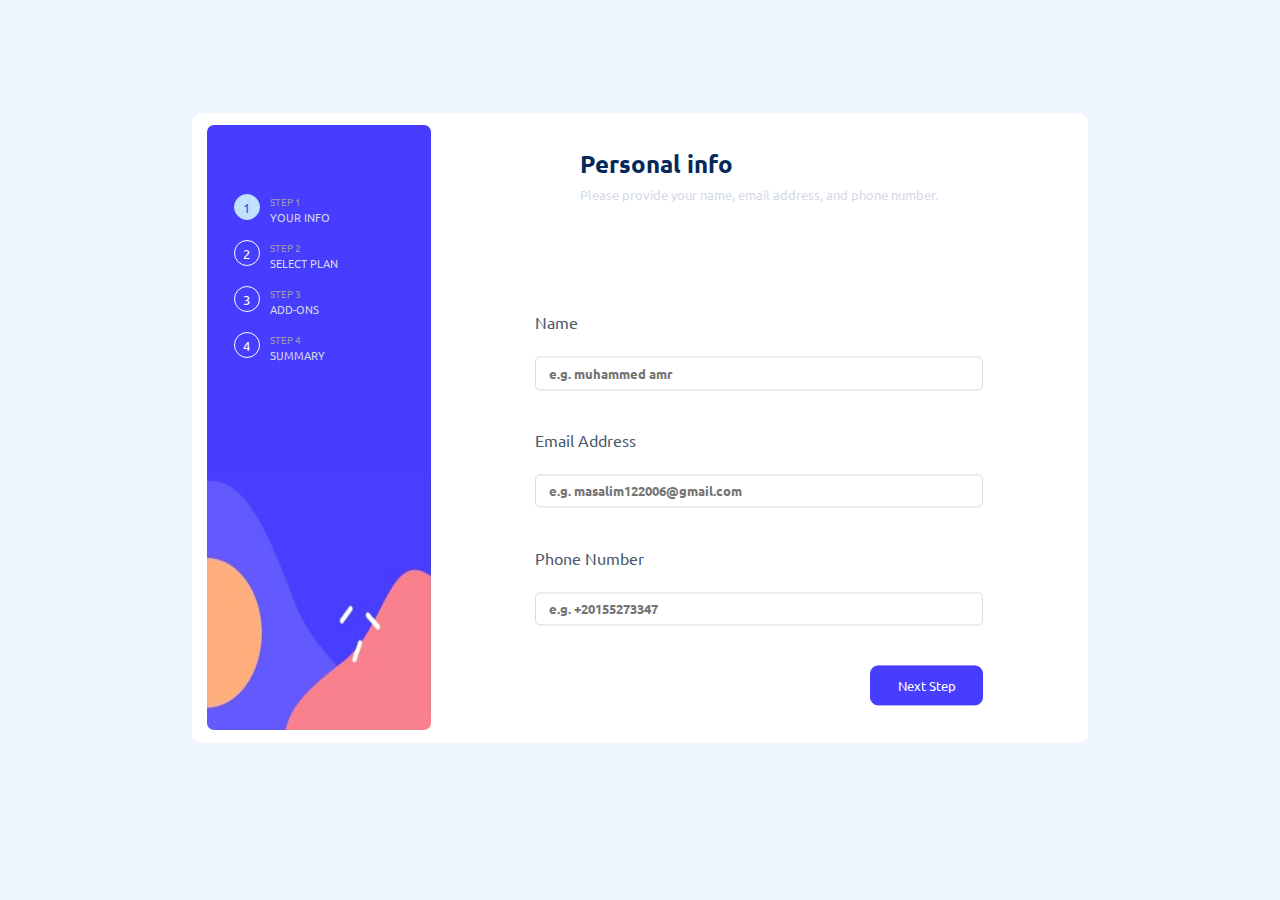
==== index.html @ f68d6585 "etc" ====
<!DOCTYPE html>
<html lang="en">
<head>
  <meta charset="UTF-8">
  <meta name="viewport" content="width=device-width, initial-scale=1.0"> <!-- displays site properly based on user's device -->

  <link rel="icon" type="image/png" sizes="32x32" href="./assets/images/favicon-32x32.png">
  
  <title>Frontend Mentor | Multi-step form</title>
  <link rel="stylesheet" href="main.css">
  <!-- Feel free to remove these styles or customise in your own stylesheet 👍 -->
  <!-- <style>
    .attribution { font-size: 11px; text-align: center; }
    .attribution a { color: hsl(228, 45%, 44%); }
  </style> -->
  <!-- FONT -->
  <link rel="preconnect" href="https://fonts.googleapis.com">
<link rel="preconnect" href="https://fonts.gstatic.com" crossorigin>
<link href="https://fonts.googleapis.com/css2?family=Ubuntu:ital,wght@0,300;0,400;0,500;0,700;1,300;1,400;1,500;1,700&display=swap" rel="stylesheet">
<!-- .ubuntu-light {
  font-family: "Ubuntu", sans-serif;
  font-weight: 300;
  font-style: normal;
}

.ubuntu-regular {
  font-family: "Ubuntu", sans-serif;
  font-weight: 400;
  font-style: normal;
}

.ubuntu-medium {
  font-family: "Ubuntu", sans-serif;
  font-weight: 500;
  font-style: normal;
}

.ubuntu-bold {
  font-family: "Ubuntu", sans-serif;
  font-weight: 700;
  font-style: normal;
}

.ubuntu-light-italic {
  font-family: "Ubuntu", sans-serif;
  font-weight: 300;
  font-style: italic;
}

.ubuntu-regular-italic {
  font-family: "Ubuntu", sans-serif;
  font-weight: 400;
  font-style: italic;
}

.ubuntu-medium-italic {
  font-family: "Ubuntu", sans-serif;
  font-weight: 500;
  font-style: italic;
}

.ubuntu-bold-italic {
  font-family: "Ubuntu", sans-serif;
  font-weight: 700;
  font-style: italic;
}
 -->
</head>
<body>
  <div id="container">
  <!-- Sidebar start -->
<div id="Sidebar">
  <ul>
    <li><span class="active">1</span><p>STEP 1</p>
      <div>YOUR INFO</div>
    </li>
    <li><span>2</span><p>STEP 2</p>
      <div>SELECT PLAN</div>
    </li>
    <li><span>3</span><p>STEP 3</p>
      <div>ADD-ONS</div>
    </li>
    <li><span>4</span><p>STEP 4</p>
      <div>SUMMARY</div>
    </li>
  </ul>
  <div id="shapes">
    <!-- img made using ai to make base64 -->
    <img src="[data-uri]" alt="">
  </div>
  <!-- Sidebar end -->
</div>
<!-- Step 1 start -->
<div id="main-section">
  <div id="stepOne" class="getSteps" id="stepOne">
    <div class="lorem">
      <h3>Personal info</h3>
      <p>Please provide your name, email address, and phone number.</p>
    </div>
    <form id="formOne">
      <label for="name">Name</label>
      <input type="text" name="name" placeholder="e.g. muhammed amr" id="name">
      <label for="email">Email Address</label>
      <input type="text" name="email" placeholder="e.g. masalim122006@gmail.com" id="emailvalidation">
      <label for="phone">Phone Number</label>
      <input type="text" id="regexPhone" placeholder="e.g. +20155273347" name="phone">
      <button type="submit" id="sum1" class="nextBtn">Next Step</button>
    </form>
  </div>
  <!-- Step 1 end -->
  <!-- Step 2 start -->
  <div id="stepTwo" class="getSteps">
    <div class="lorem">
      <h3>Select your plan</h3>
      <p> You have the option of monthly or yearly billing.</p>
    </div>
    <div id="full-plans">
      <div id="plans">
        <div id="Arcade">
          <span class="Arcadespan"></span>
          <div class="some-space">
            <h4>Arcade</h4>
            <p class="monthly">$9/mo</p>
            <div class="yearly">
              <p>$90/yr</p>
              <p class="freeP">2 months free</p>
            </div>
          </div>
        </div>
        <div id="Advanced">
          <span class="Advancedspan"></span>
          <div class="some-space">
            <h4>Advanced</h4>
            <p class="monthly">$12/mo</p>
            <div class="yearly">
              <p>$120/yr</p>
              <p class="freeP">2 months free</p>
            </div>
          </div>
        </div>
        <div id="Pro">
          <span class="Prospan"></span>
          <div class="some-space">
            <h4>Pro</h4>
            <p class="monthly">$15/mo</p>
            <div class="yearly">
              <p>$150/yr</p>
              <p class="freeP">2 months free</p>
            </div>
          </div>
        </div>
      </div>
    </div>
    <div id="select-plan-period-container">
      <span>Monthly</span>
      <div class="selcetInput-container">
        <input type="checkbox" id="selcetInput">
      </div>
      <span>Yearly</span>
    </div>
    <div class="backBtn" id="back2">Go Back</div>
    <button class="nextBtn" id="sum2">Next Step</button>
  </div>
  <div id="stepThree" class="getSteps"></div>
  <div id="stepFour" class="getSteps"></div>
</div>

  <!-- Go Back -->

  <!-- Step 2 end -->

  <!-- Step 3 start -->

  <!-- Pick add-ons
  Add-ons help enhance your gaming experience.

  Online service
  Access to multiplayer games
  +$1/mo

  Larger storage
  Extra 1TB of cloud save
  +$2/mo

  Customizable Profile
  Custom theme on your profile
  +$2/mo

  Go Back
  Next Step -->

  <!-- Step 3 end -->

  <!-- Step 4 start -->

  <!-- Finishing up
  Double-check everything looks OK before confirming. -->

  <!-- Dynamically add subscription and add-on selections here -->

  <!-- Total (per month/year)

  Go Back
  Confirm -->

  <!-- Step 4 end -->

  <!-- Step 5 start -->

  <!-- Thank you!

  Thanks for confirming your subscription! We hope you have fun 
  using our platform. If you ever need support, please feel free 
  to email us at support@loremgaming.com. -->

  <!-- Step 5 end -->
  
  <!-- <div class="attribution">
    Challenge by <a href="https://www.frontendmentor.io?ref=challenge" target="_blank">Frontend Mentor</a>. 
    Coded by <a href="#">Your Name Here</a>.
  </div> -->
</div>
</div>
<script src="main.js"></script>
</body>
</html>
---- main.css ----
*{
    margin: 0;
    box-sizing: border-box;
}
body{
    height: 95vh;
    min-height: 550px;
    background: hsl(217, 100%, 97%);
    display: flex;
    justify-content: center;
    align-items: center;
}
#container{
    height: 70vh;
    min-height: 450px;
    width: 70%;
    border-radius: 10px;
    background: hsl(0, 0%, 100%);
    display: flex;
    flex-direction: row;
    align-items: center;
    justify-content: space-evenly;
}
p,div,li,h3,label,input,button,h4,span{
    font-family: "Ubuntu", sans-serif;
}
 /* Sidebar start */
#Sidebar{
    background-color: hsl(243, 100%, 62%);
    height: 96%;
    min-height: 430px;
    width: 25%;
    border-radius: 7px;
    border-bottom-left-radius:10px ; 
    border-bottom-right-radius:10px ; 
}
ul{
    height: 50%;
    width: 100%;
    display: flex;
    flex-direction: column;
    justify-content:center;
    align-items: center;
    padding: 0;
}
ul li{
    list-style: none;
    width: 85%;
    font-size: small;
    display: grid;
    grid-template-areas:
        "num num step step ."
        "num num speach speach speach";
    justify-content: start;
    cursor: pointer;
}
ul span{
    color: white;
    padding: 3px;
    padding-right: 8px;
    padding-left: 8px;
    padding-top: 4px;
    margin: 10px;
    border: 1px solid white;
    border-radius: 50%;
    background-color:hsl(243, 100%, 62%) ;
    grid-area: num;
    aspect-ratio: 1/1;
}
li p{
    color: hsl(231, 11%, 63%);
    font-size: x-small;
    grid-area: step;
    margin-top: 10px;
}
li div{
    grid-area: speach;
    margin-top: -5px;
    color: hsl(229, 24%, 87%);
    font-weight: 400;
    font-size: smaller;
}
/* js active */
.active{
    background-color:hsl(206, 94%, 87%) ;
    color: hsl(243, 100%, 62%);
    border: 1px solid hsl(206, 94%, 87%);
}
/* shaps start */

#shapes{
    height: 50%;
    display: flex;
    flex-direction: column;
    justify-content: end;
}
#shapes img{
    height: 85%;
    border-radius: 7px;
}
/* Sidebar end */
/* main sectoin start */
#main-section{
    width: 70%;
    height: 96%;
    min-height: 200px;
    display: flex;
    justify-content: center;
    align-items: stretch;
}
/* card one I also made simillar together*/
#stepOne,#stepTwo{
    display: flex;
    flex-direction: column;
    align-items: center;
    justify-content: space-around;
}
.lorem{
    height: 20%;
}
.lorem h3{
    margin-bottom: 0.8em;
    color: hsl(213, 96%, 18%);
    font-size: x-large;
    font-weight: 700;
}
.lorem p{
    font-size:0.8em;
    color: hsl(229, 24%, 87%);
    transform: translateY(-1em);
}
/* form one start I also made simillar together*/
#formOne , #full-plans{
    display: flex;
    justify-content: space-evenly;
    flex-direction: column;
    height: 65%;
    transform: translateY(-2.6em)
}
#formOne label{
    color: #4d5a6d;
    margin-bottom: -1em;
}
#formOne input{
    width: 35vw;
    height: 2.5em;
    border: 1px solid hsl(229, 24%, 87%);
    border-radius: 5px;
    padding: 0 12.5px 0 12.5px;
    outline: none;
    color:hsl(213, 96%, 18%) ;
    font-weight: 700;
    cursor: pointer;
}
#formOne input:focus{
    border: 1.5px solid hsl(213, 96%, 18%);
}
#sum1,#sum2{
    position: absolute;
    bottom: 0;
    right: 0;
    margin-bottom: -3em;
    width: 8.5em;
    height: 3em;
    background-color: hsl(243, 100%, 62%);
    color: white;
    border: 1px solid hsl(243, 100%, 62%);
    border-radius: 8px;
    cursor: pointer;
    transition: all 0.5s;
}
#sum1:hover{
    background-color: hsl(213, 96%, 18%);
}
.requireSpan{
    color: hsl(354, 84%, 57%);
    position: absolute;
    right: 0;
}
/* form one end */
/* step two start*/
#full-plans{
    height: 35%;
}
#stepTwo{
    display: flex;
    align-items: flex-start;
    width: 80%;
    position: relative;
}
#plans{
    width: 38vw;
    display: flex;
    flex-direction: row;
    justify-content: space-between;
    align-items: flex-start;
    height: 100%;
}
#Arcade,#Advanced,#Pro{
    width: 30%;
    height: 100%;
    border: 1.5px solid hsl(231, 11%, 63%);
    border-radius: 10px;
    cursor: pointer;
    display: flex;
    flex-direction: column;
    justify-content: space-between;
    transition: all 0.1s;
}
#Arcade:hover,#Advanced:hover,#Pro:hover{
    border: 1.5px solid hsl(243, 100%, 62%);
}
.Arcadespan{background: url(./assets/images/icon-arcade.svg);}
.Advancedspan{background: url(./assets/images/icon-advanced.svg);}
.Prospan{background: url(./assets/images/icon-pro.svg);}
.Arcadespan,.Advancedspan,.Prospan{
    width: 40px;
    height: 40px;
    display: block;
    margin: 15px 0 0 12px;
}
.some-space{
    margin: 0 0 20px 15px;
}
.some-space h4{
    font-size: 16px;
    color: hsl(213, 96%, 18%);
    font-weight: bolder;
}
.some-space p{
    color:hsl(231, 11%, 63%);
    font-size: small;
}
.yearly .freeP{
    color: hsl(213, 96%, 18%);
    margin-bottom: -10px;
}
.selectedPlan{
    border-color:hsl(243, 100%, 62%) !important;
    background: hsl(217, 100%, 97%);
}
/* select btn and it's container */
#select-plan-period-container{
  width: 100%;
  height: 12%;
  background-color: hsl(217, 100%, 97%);
  border: 1px solid hsl(217, 100%, 97%);
  border-radius: 10px;
  display: flex;
  justify-content: center;
  align-items: center;
  transform: translateY(-2.5em);
}
#select-plan-period-container span{
    color: hsl(213, 96%, 18%);
    font-weight: 700;
}
.selcetInput-container {
    border-radius: 5%;
    height: 35px;
    position: relative;
    width: 60px;
    margin: 0 10px 0px 10px;
}
  #selcetInput {
    -webkit-appearance: none;
    cursor: pointer;
    height: 100%;
    position: absolute;
    width: 100%;
  }
  
  #selcetInput::before {
    background: hsl(213, 96%, 18%);
    border-radius: 50px;
    content: "";
    height: 85%;
    position: absolute;
    top: 50%;
    transform: translate(0, -50%);
    width: 92%;
  }
  
  #selcetInput::after {
    background: white;
    border-radius: 50%;
    content: "";
    height: 1.3em;
    transform: translate(7px, -50%);
    position: absolute;
    top: 50%;
    transition: all .4s;
    width: 1.3em;
  }
  
  #selcetInput:checked::after {
    transform: translate(170%, -50%);
}
#back2{
    color: hsl(231, 11%, 63%);
    cursor: pointer;
    transform: translateY(-0.5em);
    transition: color 0.4s;
}#back2:hover{color:hsl(213, 96%, 18%) ;font-weight: 600;}
#sum2{
    margin-bottom: 1em;
}
#sum2:hover{
    background-color: hsl(213, 96%, 18%);
}


/* step two end*/
/* main sectoin end */
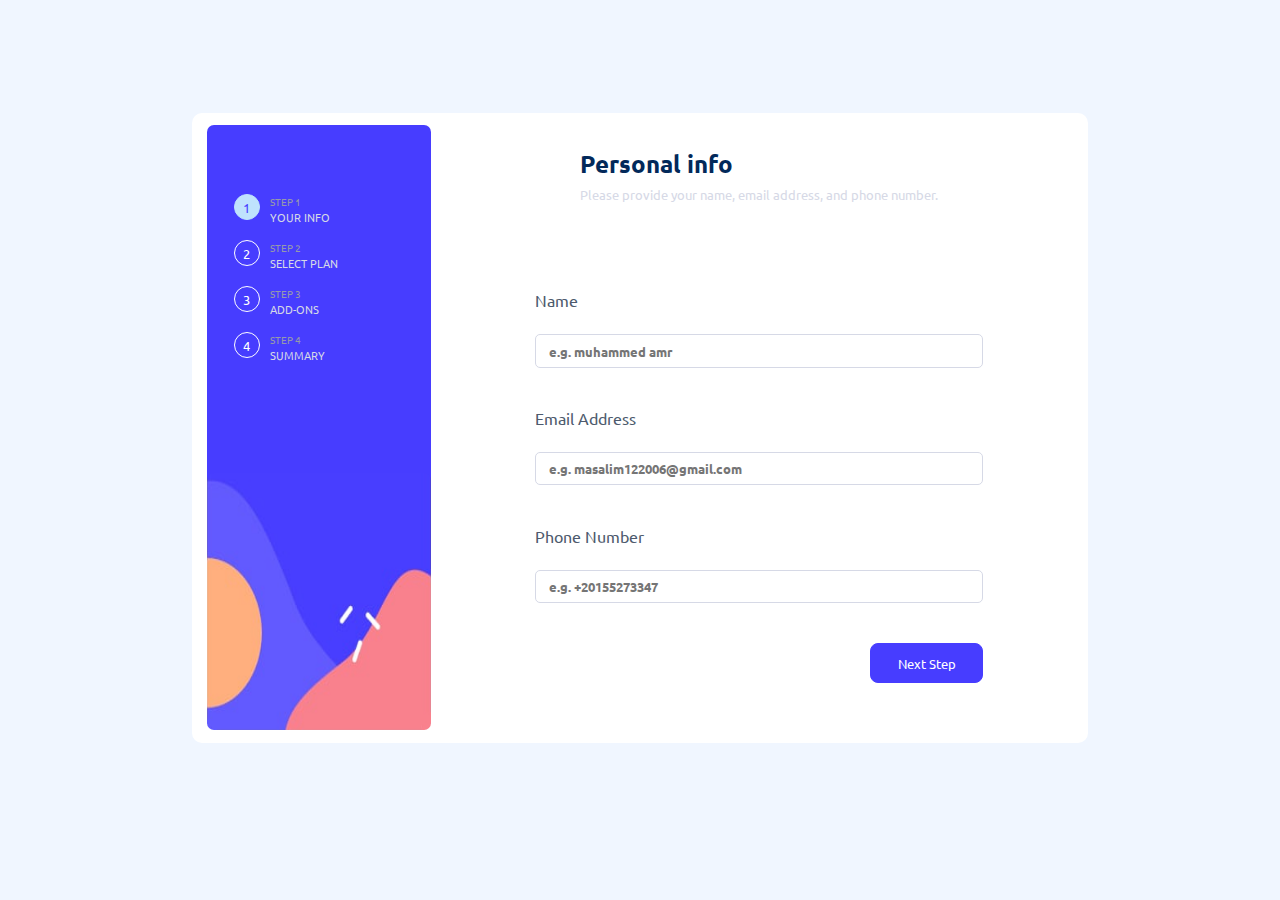
==== commit 09816800: "fixed formone regex ,enhanced style writing way and finished step 3 totally" ====
--- a/index.html
+++ b/index.html
@@ -17,6 +17,7 @@
   <link rel="preconnect" href="https://fonts.googleapis.com">
 <link rel="preconnect" href="https://fonts.gstatic.com" crossorigin>
 <link href="https://fonts.googleapis.com/css2?family=Ubuntu:ital,wght@0,300;0,400;0,500;0,700;1,300;1,400;1,500;1,700&display=swap" rel="stylesheet">
+<link rel="stylesheet" href="https://cdnjs.cloudflare.com/ajax/libs/font-awesome/4.7.0/css/font-awesome.min.css">
 <!-- .ubuntu-light {
   font-family: "Ubuntu", sans-serif;
   font-weight: 300;
@@ -113,6 +114,7 @@
     <div class="lorem">
       <h3>Select your plan</h3>
       <p> You have the option of monthly or yearly billing.</p>
+      <p id="requiredid"></p>
     </div>
     <div id="full-plans">
       <div id="plans">
@@ -161,30 +163,68 @@
     <div class="backBtn" id="back2">Go Back</div>
     <button class="nextBtn" id="sum2">Next Step</button>
   </div>
-  <div id="stepThree" class="getSteps"></div>
+  <!-- Step 2 end -->
+  <!-- Step 3 start -->
+  <div id="stepThree" class="getSteps">
+    <div class="lorem" id="lorem3">
+      <h3>Pick add-ons</h3>
+      <p>Add-ons help enhance your gaming experience.</p>
+    </div>
+    <div id="add-onsContainer">
+      <div id="containerFormid">
+      <div id="service" showSvg="false">
+        <div class="moveable1">
+          <div class="checkboxcontainer">
+            <svg xmlns="http://www.w3.org/2000/svg" viewBox="0 0 448 512"><!--!Font Awesome Free 6.5.1 by @fontawesome - https://fontawesome.com License - https://fontawesome.com/license/free Copyright 2024 Fonticons, Inc.--><path fill="#473dff" d="M400 480H48c-26.5 0-48-21.5-48-48V80c0-26.5 21.5-48 48-48h352c26.5 0 48 21.5 48 48v352c0 26.5-21.5 48-48 48zm-204.7-98.1l184-184c6.2-6.2 6.2-16.4 0-22.6l-22.6-22.6c-6.2-6.2-16.4-6.2-22.6 0L184 302.7l-70.1-70.1c-6.2-6.2-16.4-6.2-22.6 0l-22.6 22.6c-6.2 6.2-6.2 16.4 0 22.6l104 104c6.2 6.3 16.4 6.3 22.6 0z"/></svg>
+          </div>
+        </div>
+        <div class="moveable2">
+          <h4 class="hfour">Online service</h4>
+          <p>Access to multiplayer games</p>
+        </div>
+        <div class="moveable3">
+          <div class="cash">+$1/mo</div>
+        </div>
+      </div>
+      <div id="storage" showSvg="false">
+        <div class="moveable1">
+          <div class="checkboxcontainer">
+            <svg xmlns="http://www.w3.org/2000/svg" viewBox="0 0 448 512"><!--!Font Awesome Free 6.5.1 by @fontawesome - https://fontawesome.com License - https://fontawesome.com/license/free Copyright 2024 Fonticons, Inc.--><path fill="#473dff" d="M400 480H48c-26.5 0-48-21.5-48-48V80c0-26.5 21.5-48 48-48h352c26.5 0 48 21.5 48 48v352c0 26.5-21.5 48-48 48zm-204.7-98.1l184-184c6.2-6.2 6.2-16.4 0-22.6l-22.6-22.6c-6.2-6.2-16.4-6.2-22.6 0L184 302.7l-70.1-70.1c-6.2-6.2-16.4-6.2-22.6 0l-22.6 22.6c-6.2 6.2-6.2 16.4 0 22.6l104 104c6.2 6.3 16.4 6.3 22.6 0z"/></svg>
+          </div>
+        </div>
+        <div class="moveable2">
+          <h4 class="hfour">Larger storage</h4>
+          <p>Extra 1TB of cloud save</p>
+        </div>
+        <div class="moveable3">
+          <div class="cash">+$2/mo</div>
+        </div>
+      </div>
+      <div id="Profile" showSvg="false">
+        <div class="moveable1">
+          <div class="checkboxcontainer">
+            <svg xmlns="http://www.w3.org/2000/svg" viewBox="0 0 448 512"><!--!Font Awesome Free 6.5.1 by @fontawesome - https://fontawesome.com License - https://fontawesome.com/license/free Copyright 2024 Fonticons, Inc.--><path fill="#473dff" d="M400 480H48c-26.5 0-48-21.5-48-48V80c0-26.5 21.5-48 48-48h352c26.5 0 48 21.5 48 48v352c0 26.5-21.5 48-48 48zm-204.7-98.1l184-184c6.2-6.2 6.2-16.4 0-22.6l-22.6-22.6c-6.2-6.2-16.4-6.2-22.6 0L184 302.7l-70.1-70.1c-6.2-6.2-16.4-6.2-22.6 0l-22.6 22.6c-6.2 6.2-6.2 16.4 0 22.6l104 104c6.2 6.3 16.4 6.3 22.6 0z"/></svg>
+          </div>
+        </div>
+        <div class="moveable2">
+          <h4 class="hfour">Customizable Profile</h4>
+          <p>Custom theme on your profile</p>
+        </div>
+        <div class="moveable3">
+          <div class="cash">+$2/mo</div>
+        </div>
+      </div>
+    </div>
+    </div>
+    <div class="backBtn" id="back3">Go Back</div>
+    <button class="nextBtn" id="sum3">Next Step</button>
+  </div>
+
   <div id="stepFour" class="getSteps"></div>
 </div>
-
-  <!-- Go Back -->
-
-  <!-- Step 2 end -->
-
   <!-- Step 3 start -->
 
-  <!-- Pick add-ons
-  Add-ons help enhance your gaming experience.
-
-  Online service
-  Access to multiplayer games
-  +$1/mo
-
-  Larger storage
-  Extra 1TB of cloud save
-  +$2/mo
-
-  Customizable Profile
-  Custom theme on your profile
-  +$2/mo
+  <!--
 
   Go Back
   Next Step -->
--- a/main.css
+++ b/main.css
@@ -109,7 +109,7 @@
     align-items: stretch;
 }
 /* card one I also made simillar together*/
-#stepOne,#stepTwo{
+#stepOne,#stepTwo,#stepThree{
     display: flex;
     flex-direction: column;
     align-items: center;
@@ -135,7 +135,7 @@
     justify-content: space-evenly;
     flex-direction: column;
     height: 65%;
-    transform: translateY(-2.6em)
+    transform: translateY(-4em)
 }
 #formOne label{
     color: #4d5a6d;
@@ -155,7 +155,7 @@
 #formOne input:focus{
     border: 1.5px solid hsl(213, 96%, 18%);
 }
-#sum1,#sum2{
+.nextBtn{
     position: absolute;
     bottom: 0;
     right: 0;
@@ -169,7 +169,7 @@
     cursor: pointer;
     transition: all 0.5s;
 }
-#sum1:hover{
+.nextBtn:hover{
     background-color: hsl(213, 96%, 18%);
 }
 .requireSpan{
@@ -181,6 +181,7 @@
 /* step two start*/
 #full-plans{
     height: 35%;
+    transform: translateY(-2.6em)
 }
 #stepTwo{
     display: flex;
@@ -296,19 +297,123 @@
   #selcetInput:checked::after {
     transform: translate(170%, -50%);
 }
+/* same in classes for no repeat unique in ids */
 #back2{
+    transform: translateY(-0.5em);
+}
+.backBtn{
     color: hsl(231, 11%, 63%);
     cursor: pointer;
-    transform: translateY(-0.5em);
+    font-weight: 600;
     transition: color 0.4s;
-}#back2:hover{color:hsl(213, 96%, 18%) ;font-weight: 600;}
+}.backBtn:hover{color:hsl(213, 96%, 18%) ;}
 #sum2{
     margin-bottom: 1em;
 }
-#sum2:hover{
-    background-color: hsl(213, 96%, 18%);
-}
+/* step two end*/
+/* step three start*/
+#stepThree{
+    justify-content: normal;
+    width: 70%;
+    position: relative;
+}
+#lorem3{
+    width: 100%;
+    display: flex;
+    flex-direction: column;
+    justify-content: flex-end;
+}
+#add-onsContainer{
+    width: 100%;
+    height: 60%;
+    display: flex;
+    justify-content: center;
+}
+#containerFormid{
+    width: 100%;
+    height: 100%;
+    display: flex;
+    justify-content: space-between;
+    flex-direction: column;
+}
+#service,#storage,#Profile{
+    border: 1.5px solid hsl(231, 11%, 63%);
+    border-radius: 10px;
+    cursor: pointer;
+    height: 30%;
+    display: flex;
+    transition: all 0.2s;
+}
+#service:hover{
+    border-color: hsl(243, 100%, 62%) !important;
+}
+#storage:hover{
+    border-color: hsl(243, 100%, 62%) !important;  
+}
+#Profile:hover{
+    border-color: hsl(243, 100%, 62%) !important; 
+}
+.moveable1{
+    height: 100%;
+    width: 20%;
+    display: flex;
+    justify-content: center;
+    align-items: center;
+    margin-right:.5em ;
+}
+.checkboxcontainer{
+    width: 15px;
+    height: 15px;
+    border: 1px solid hsl(231, 11%, 63%);
+    border-radius: 1px;
+    display: flex;
+    justify-content: center;
+    align-items: center;
+}
+.checkboxcontainer svg {
+    width: 15px;
+    height: 15px;
+}
+.moveable2{
+    height: 100%;
+    width: 50%;
+    display: flex;
+    flex-direction: column;
+    justify-content:center;
+    align-items: flex-start;
+    margin-right:.5em ;
+    gap: 5px;
+}
+.hfour{
+    color:hsl(213, 96%, 18%) ;
+}
+.moveable2 p{
+    font-size: 11px;
+    color: hsl(231, 11%, 63%);
+}
+.moveable3{
+    height: 100%;
+    width: 20%;
+    display: flex;
+    justify-content: center;
+    align-items: center;
+    margin-right:.5em ; 
+}
+.cash{
+   color:  hsl(243, 100%, 62%);
+   font-size: small;
+}
+#sum3{
+    margin-bottom: 1em;
+}
+#back3{
+    position: absolute;
+    bottom: 0;
+    left: 0;
+    margin-bottom: 1.5em;
+}
+
+/* step three end*/
+/* main sectoin end */
 
 
-/* step two end*/
-/* main sectoin end */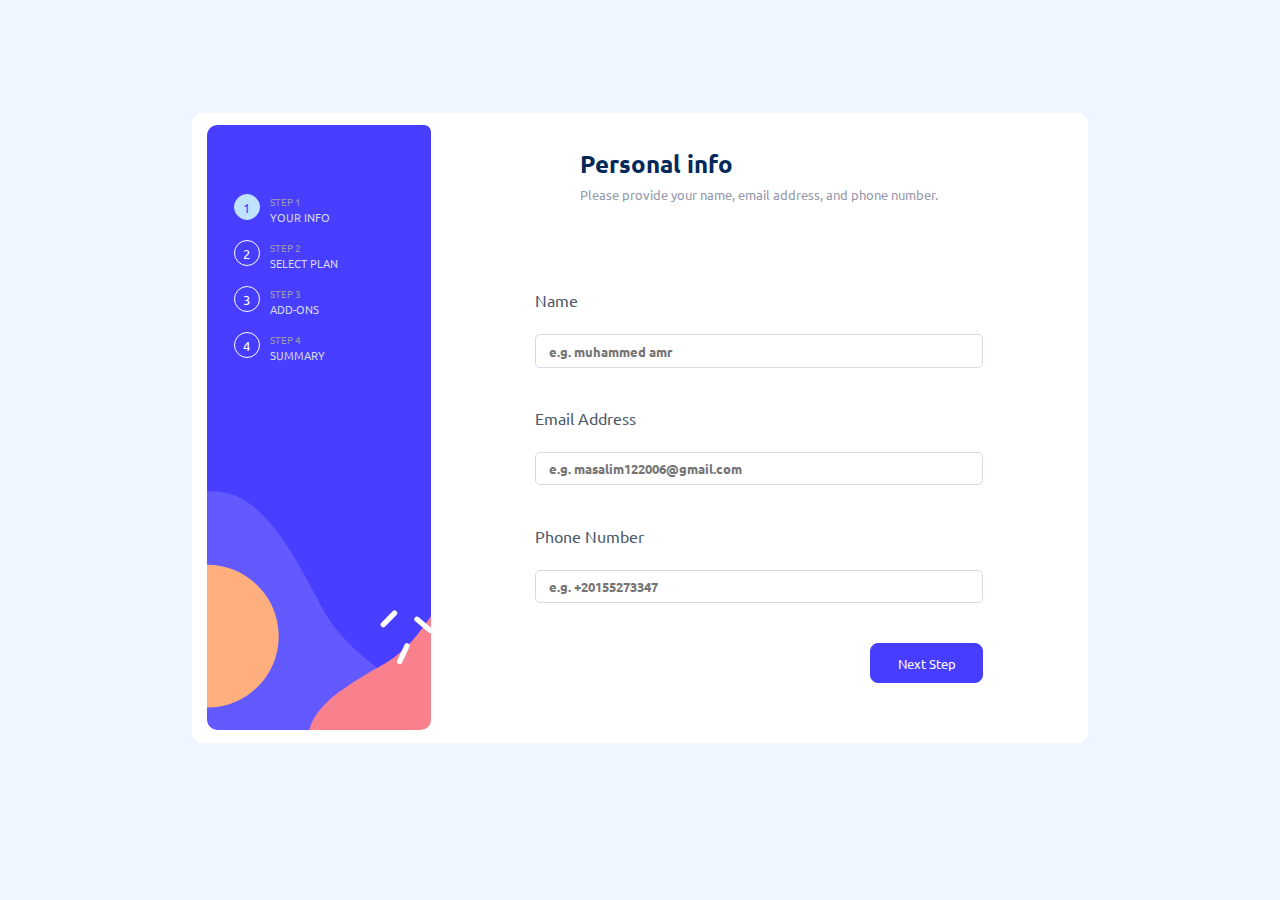
==== commit 80b8c51f: "I made alot that i can'y sum up :+1:" ====
--- a/index.html
+++ b/index.html
@@ -2,7 +2,7 @@
 <html lang="en">
 <head>
   <meta charset="UTF-8">
-  <meta name="viewport" content="width=device-width, initial-scale=1.0"> <!-- displays site properly based on user's device -->
+  <meta name="viewport" content="width=device-width, initial-scale=1.0"> 
 
   <link rel="icon" type="image/png" sizes="32x32" href="./assets/images/favicon-32x32.png">
   
@@ -18,54 +18,6 @@
 <link rel="preconnect" href="https://fonts.gstatic.com" crossorigin>
 <link href="https://fonts.googleapis.com/css2?family=Ubuntu:ital,wght@0,300;0,400;0,500;0,700;1,300;1,400;1,500;1,700&display=swap" rel="stylesheet">
 <link rel="stylesheet" href="https://cdnjs.cloudflare.com/ajax/libs/font-awesome/4.7.0/css/font-awesome.min.css">
-<!-- .ubuntu-light {
-  font-family: "Ubuntu", sans-serif;
-  font-weight: 300;
-  font-style: normal;
-}
-
-.ubuntu-regular {
-  font-family: "Ubuntu", sans-serif;
-  font-weight: 400;
-  font-style: normal;
-}
-
-.ubuntu-medium {
-  font-family: "Ubuntu", sans-serif;
-  font-weight: 500;
-  font-style: normal;
-}
-
-.ubuntu-bold {
-  font-family: "Ubuntu", sans-serif;
-  font-weight: 700;
-  font-style: normal;
-}
-
-.ubuntu-light-italic {
-  font-family: "Ubuntu", sans-serif;
-  font-weight: 300;
-  font-style: italic;
-}
-
-.ubuntu-regular-italic {
-  font-family: "Ubuntu", sans-serif;
-  font-weight: 400;
-  font-style: italic;
-}
-
-.ubuntu-medium-italic {
-  font-family: "Ubuntu", sans-serif;
-  font-weight: 500;
-  font-style: italic;
-}
-
-.ubuntu-bold-italic {
-  font-family: "Ubuntu", sans-serif;
-  font-weight: 700;
-  font-style: italic;
-}
- -->
 </head>
 <body>
   <div id="container">
@@ -85,10 +37,6 @@
       <div>SUMMARY</div>
     </li>
   </ul>
-  <div id="shapes">
-    <!-- img made using ai to make base64 -->
-    <img src="[data-uri]" alt="">
-  </div>
   <!-- Sidebar end -->
 </div>
 <!-- Step 1 start -->
@@ -219,23 +167,43 @@
     <div class="backBtn" id="back3">Go Back</div>
     <button class="nextBtn" id="sum3">Next Step</button>
   </div>
-
-  <div id="stepFour" class="getSteps"></div>
-</div>
-  <!-- Step 3 start -->
-
-  <!--
-
-  Go Back
-  Next Step -->
-
   <!-- Step 3 end -->
-
   <!-- Step 4 start -->
-
-  <!-- Finishing up
-  Double-check everything looks OK before confirming. -->
-
+  <div id="stepFour" class="getSteps">
+    <div class="lorem">
+      <h3>Finishing up</h3>
+      <p>Double-check everything looks OK before confirming.</p>
+    </div>
+    <div id="totalAccount">
+      <div id="selectedPlanDisplay">
+        <div class="forFlex">
+          <h4></h4>
+          <p>Change</p>
+        </div>
+        <div class="cashPlan">
+          
+        </div>
+      </div>
+      <div class="niceHr">
+        <hr>
+      </div>
+      <div id="additionSection">
+        <div id="addName">
+
+        </div>
+        <div id="addPrice">
+
+        </div>
+      </div>
+    </div>
+    <div id="finalTotal">
+      <div id="totalPer">Total</div>
+      <div id="finalPrice"></div>
+    </div>
+    <div class="backBtn" id="back4" style="display: none;">Go Back</div>
+    <button class="nextBtn" id="sum4" style="display: none;">Confirm</button>
+  </div>
+</div>
   <!-- Dynamically add subscription and add-on selections here -->
 
   <!-- Total (per month/year)
--- a/main.css
+++ b/main.css
@@ -26,7 +26,8 @@
 }
  /* Sidebar start */
 #Sidebar{
-    background-color: hsl(243, 100%, 62%);
+    background: url("./assets/images/bg-sidebar-desktop.svg");
+    background-size:cover;
     height: 96%;
     min-height: 430px;
     width: 25%;
@@ -88,16 +89,6 @@
 }
 /* shaps start */
 
-#shapes{
-    height: 50%;
-    display: flex;
-    flex-direction: column;
-    justify-content: end;
-}
-#shapes img{
-    height: 85%;
-    border-radius: 7px;
-}
 /* Sidebar end */
 /* main sectoin start */
 #main-section{
@@ -109,7 +100,7 @@
     align-items: stretch;
 }
 /* card one I also made simillar together*/
-#stepOne,#stepTwo,#stepThree{
+.getSteps{
     display: flex;
     flex-direction: column;
     align-items: center;
@@ -126,7 +117,7 @@
 }
 .lorem p{
     font-size:0.8em;
-    color: hsl(229, 24%, 87%);
+    color: hsl(231, 11%, 63%);
     transform: translateY(-1em);
 }
 /* form one start I also made simillar together*/
@@ -412,8 +403,91 @@
     left: 0;
     margin-bottom: 1.5em;
 }
-
 /* step three end*/
+/* step four start*/
+#stepFour{
+    align-items: normal;
+}
+#totalAccount{
+    height: 45%;
+    width: 110%;
+    background-color: hsl(217, 100%, 97%);
+    border: 1px solid hsl(217, 100%, 97%);
+    border-radius: 10px;
+    transform :translateY(-3.5em);
+}
+#selectedPlanDisplay{
+    display: flex;
+    flex-direction: row;
+    justify-content: space-between;
+    height: 50%;
+    align-items: center;
+}
+.forFlex{
+    margin-left: 1em;
+}
+.forFlex h4{
+    color: hsl(213, 96%, 18%);
+}
+.forFlex p{
+    text-decoration: underline;
+    color: hsl(231, 11%, 63%);
+    margin-top: 0.5em;
+    cursor: pointer;
+    width: fit-content;
+    width: -moz-fit-content;
+}
+.cashPlan{
+    color: hsl(213, 96%, 18%);
+    margin-right: 1em;
+    font-weight: bolder;
+}
+.niceHr{
+    display: flex;
+    justify-content: center;
+}
+.niceHr hr{
+    width: 80%;
+    border:1px solid hsl(229, 24%, 87%) ;
+}
+#additionSection{
+    display: flex;
+    flex-direction: row;
+    justify-content: space-between;
+    height: 40%;
+    margin-top: 4%;
+}
+#addName{
+    margin-left:1em ;
+}
+#addName p{
+    color:hsl(231, 11%, 63%) ;
+    margin-bottom: 0.5em;
+}
+#addPrice{
+    margin-right:1em ;
+}
+#addPrice p {
+    color:hsl(213, 96%, 18%) ;
+}
+#finalTotal{
+    transform: translateY(-5em);
+    display: flex;
+    flex-direction: row;
+    justify-content: space-between;
+    width: 110%;
+}
+#totalPer{
+    margin-left:1em ;
+    color:hsl(231, 11%, 63%) ;
+}
+#finalPrice{
+    margin-right:1em ;
+    color: hsl(243, 100%, 62%);
+    font-weight: bolder;
+    font-size: larger;
+}
+/* step four end*/
 /* main sectoin end */
 
 
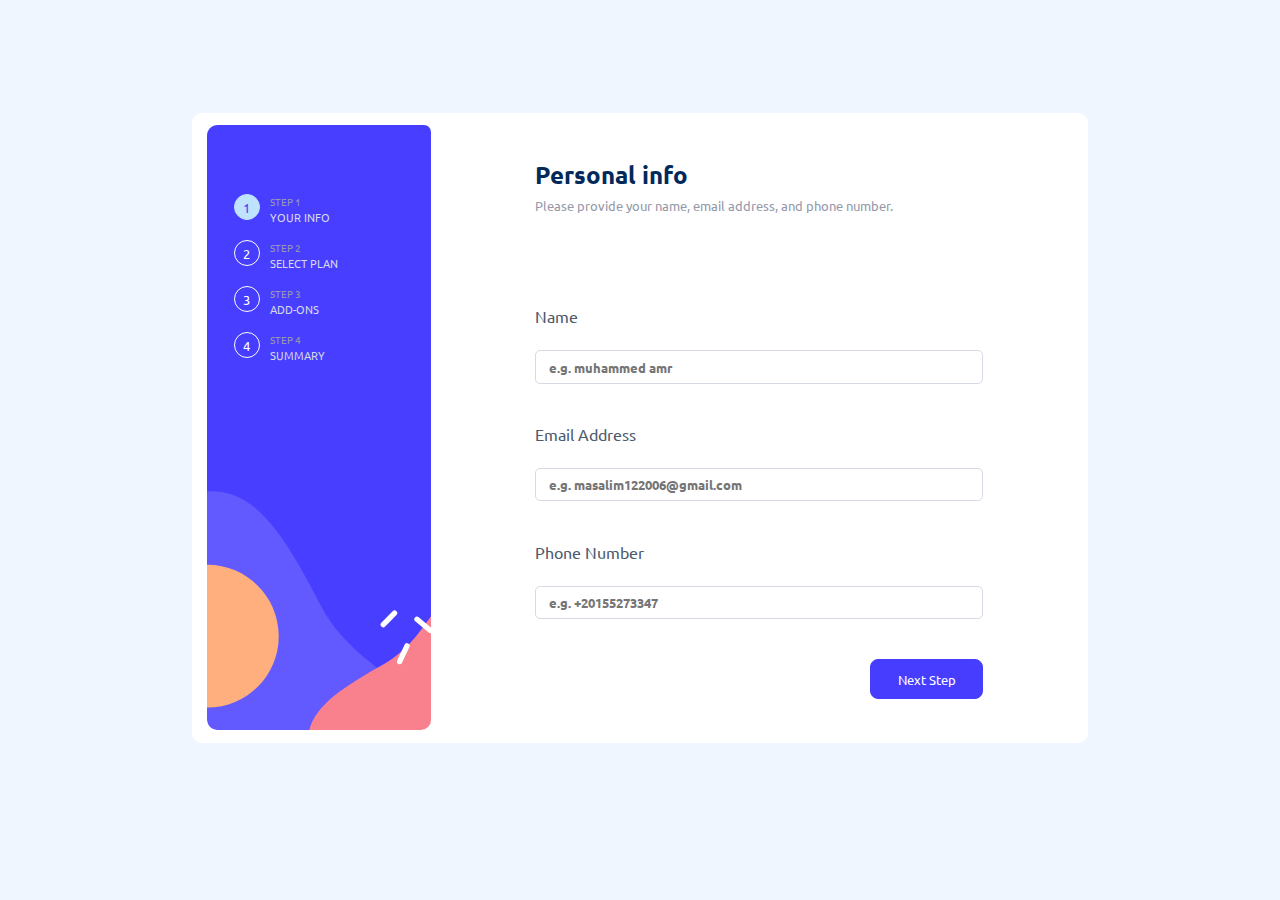
==== commit 28b298b2: "etc" ====
--- a/index.html
+++ b/index.html
@@ -200,27 +200,21 @@
       <div id="totalPer">Total</div>
       <div id="finalPrice"></div>
     </div>
-    <div class="backBtn" id="back4" style="display: none;">Go Back</div>
-    <button class="nextBtn" id="sum4" style="display: none;">Confirm</button>
-  </div>
-</div>
-  <!-- Dynamically add subscription and add-on selections here -->
-
-  <!-- Total (per month/year)
-
-  Go Back
-  Confirm -->
-
+    <div class="backBtn" id="back4">Go Back</div>
+    <button class="nextBtn" id="sum4">Confirm</button>
+  </div>
   <!-- Step 4 end -->
-
   <!-- Step 5 start -->
-
-  <!-- Thank you!
-
-  Thanks for confirming your subscription! We hope you have fun 
-  using our platform. If you ever need support, please feel free 
-  to email us at support@loremgaming.com. -->
-
+  <div id="finalmessage" style="display: none;">
+    <img src="./assets/images/icon-thank-you.svg">
+  <div class="forLastFlex">
+    <h2>Thank you!</h2>
+    <p>&#160; Thanks for confirming your subscription! We hope you have fun 
+      using our platform. If you ever need support, please feel free 
+      to email us at masalim122006@gmail.com.</p>
+  </div>
+  </div>
+</div>
   <!-- Step 5 end -->
   
   <!-- <div class="attribution">
--- a/main.css
+++ b/main.css
@@ -1,6 +1,7 @@
 *{
     margin: 0;
     box-sizing: border-box;
+    font-family: "Ubuntu", sans-serif;
 }
 body{
     height: 95vh;
@@ -20,9 +21,6 @@
     flex-direction: row;
     align-items: center;
     justify-content: space-evenly;
-}
-p,div,li,h3,label,input,button,h4,span{
-    font-family: "Ubuntu", sans-serif;
 }
  /* Sidebar start */
 #Sidebar{
@@ -407,6 +405,7 @@
 /* step four start*/
 #stepFour{
     align-items: normal;
+    position: relative;
 }
 #totalAccount{
     height: 45%;
@@ -414,7 +413,7 @@
     background-color: hsl(217, 100%, 97%);
     border: 1px solid hsl(217, 100%, 97%);
     border-radius: 10px;
-    transform :translateY(-3.5em);
+    transform :translateY(-1.5em);
 }
 #selectedPlanDisplay{
     display: flex;
@@ -436,6 +435,11 @@
     cursor: pointer;
     width: fit-content;
     width: -moz-fit-content;
+    font-weight: bold;
+    transition: all 0.2s;
+}
+.forFlex p:hover{
+    color:hsl(243, 100%, 62%) ;
 }
 .cashPlan{
     color: hsl(213, 96%, 18%);
@@ -469,13 +473,14 @@
 }
 #addPrice p {
     color:hsl(213, 96%, 18%) ;
+    margin-bottom: 0.5em;
 }
 #finalTotal{
-    transform: translateY(-5em);
     display: flex;
     flex-direction: row;
     justify-content: space-between;
     width: 110%;
+    transform: translateY(-1.5em);
 }
 #totalPer{
     margin-left:1em ;
@@ -487,7 +492,104 @@
     font-weight: bolder;
     font-size: larger;
 }
+#sum4{
+    margin-bottom: 2em;
+    transform: translateY(1.5em);
+    margin-right: -2.2em;
+}
+#back4{
+    margin-bottom: 2.2em;
+    transform: translateY(1.5em);
+}
 /* step four end*/
+/* last message */
+#finalmessage{
+    display: flex;
+    flex-direction: column;
+    justify-content: center;
+    align-items: center;
+    height: 100%;
+    width: -webkit-fill-available;
+}
+#finalmessage img{
+    width: 15%;
+    aspect-ratio: 1/1;
+    margin-bottom: 1em;
+    user-select: none;
+    -webkit-user-select:none;
+}
+.forLastFlex{
+    display: flex;
+    flex-direction: column;
+    align-items: center;
+    justify-content: center;
+    width: 70%;
+    margin-bottom: 1em;
+}
+.forLastFlex h2{
+    color:hsl(213, 96%, 18%) ;
+    font-size: 26px;
+    font-weight: bolder;
+    margin-bottom: 0.5em;
+}
+.forLastFlex p{
+    color:hsl(231, 11%, 63%) ;
+    text-align: center;
+}
 /* main sectoin end */
-
-
+/* new styles */
+#stepOne .lorem{
+    transform: translateY(0.7em);
+}
+#formOne{
+    transform: translateY(-3em);
+}
+#stepTwo .lorem{
+    transform: translateY(0.6)
+}
+#full-plans{
+    transform: translateY(-2.35em);
+}
+#stepFour .lorem{
+    transform: translateY(0.6em);
+}
+/* now time  for responsive */
+/* step one responsive */
+@media screen and (min-width:1024px) {
+    #stepOne{
+        align-items: normal;
+    }
+}
+@media screen and (max-width:800px) {
+    #container{
+        flex-direction: column;
+    }
+    #Sidebar{
+        background: url(./assets/images/bg-sidebar-mobile.svg);
+        background-size: cover;
+        min-height: fit-content;
+        min-height: -moz-fit-content;
+        width: 100%;
+        height: 20%;
+        position: absolute;
+        top: 0;
+        display: flex;
+        justify-content: center;
+        z-index: -1;
+    }
+    #Sidebar ul{
+        flex-direction: row;
+        height:2.5em ;
+        justify-content: center;
+        width: 50%;
+    }
+    #Sidebar li{
+        justify-content: center;
+    }
+    #Sidebar li div{
+        display: none;
+    }
+    #Sidebar li p{
+        display: none;
+    }
+}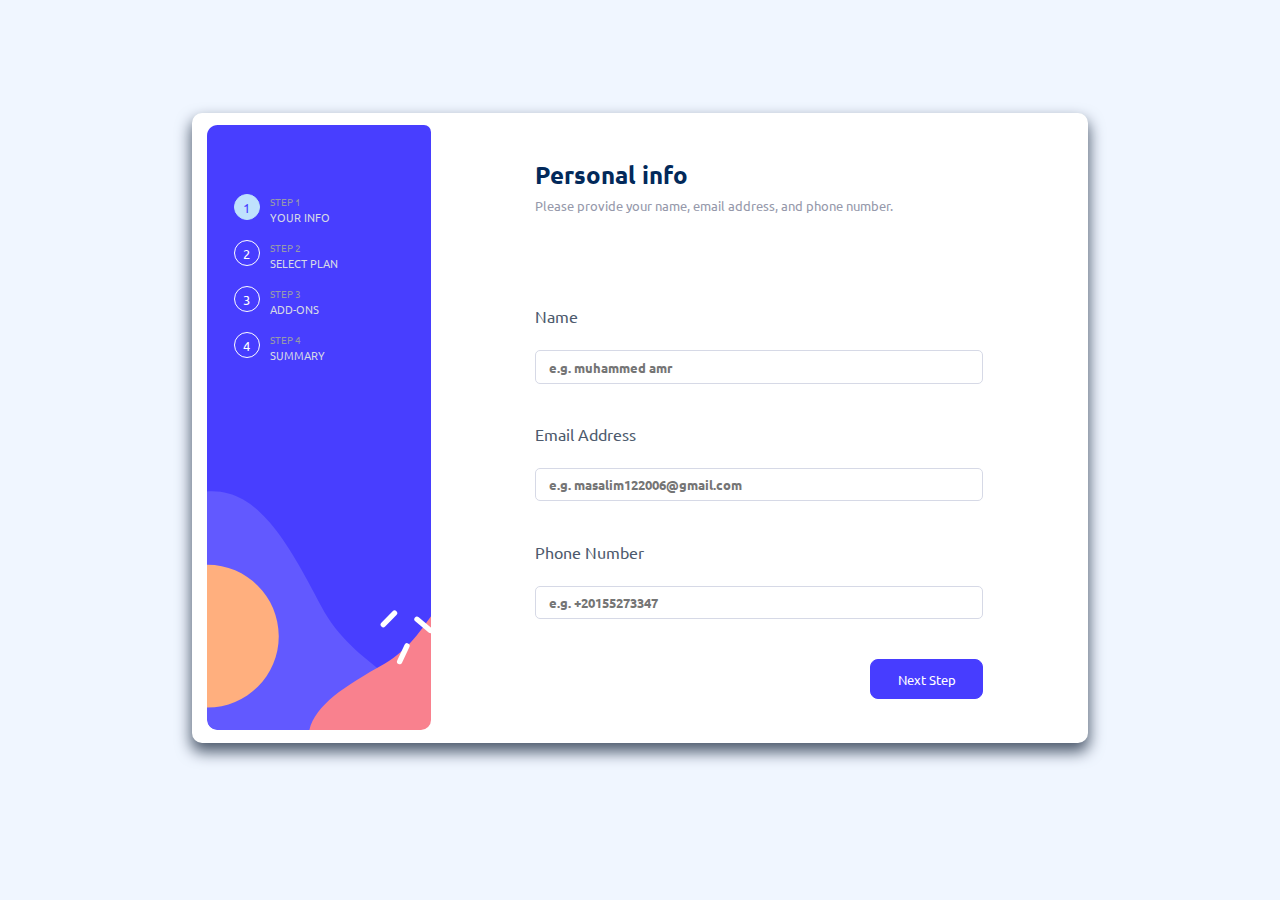
==== commit c1a20c53: "done every thing" ====
--- a/index.html
+++ b/index.html
@@ -8,11 +8,6 @@
   
   <title>Frontend Mentor | Multi-step form</title>
   <link rel="stylesheet" href="main.css">
-  <!-- Feel free to remove these styles or customise in your own stylesheet 👍 -->
-  <!-- <style>
-    .attribution { font-size: 11px; text-align: center; }
-    .attribution a { color: hsl(228, 45%, 44%); }
-  </style> -->
   <!-- FONT -->
   <link rel="preconnect" href="https://fonts.googleapis.com">
 <link rel="preconnect" href="https://fonts.gstatic.com" crossorigin>
@@ -213,16 +208,17 @@
       using our platform. If you ever need support, please feel free 
       to email us at masalim122006@gmail.com.</p>
   </div>
-  </div>
-</div>
-  <!-- Step 5 end -->
-  
-  <!-- <div class="attribution">
-    Challenge by <a href="https://www.frontendmentor.io?ref=challenge" target="_blank">Frontend Mentor</a>. 
-    Coded by <a href="#">Your Name Here</a>.
-  </div> -->
-</div>
-</div>
+  <div class="attribution">
+    Challenge by <a rel="noopener" href="https://www.frontendmentor.io?ref=challenge" target="_blank">Frontend Mentor</a>. 
+    Coded by <a href="https://mostaql.com/u/abdelrahman_am/portfolio">Muhammed Amr Sleem</a>.
+  </div>
+  </div>
+</div>
+<!-- Step 5 end -->
+
+</div>
+</div>
+<div class="last"></div>
 <script src="main.js"></script>
 </body>
-</html>
+</html>--- a/main.css
+++ b/main.css
@@ -21,6 +21,7 @@
     flex-direction: row;
     align-items: center;
     justify-content: space-evenly;
+    box-shadow: 0px 8px 15px 1px #4d5a6d;
 }
  /* Sidebar start */
 #Sidebar{
@@ -500,6 +501,8 @@
 #back4{
     margin-bottom: 2.2em;
     transform: translateY(1.5em);
+    width: fit-content;
+    width: -moz-fit-content
 }
 /* step four end*/
 /* last message */
@@ -553,7 +556,14 @@
 #stepFour .lorem{
     transform: translateY(0.6em);
 }
+/* attriibtion */
+.attribution { font-size: 11px; text-align: center; }
+.attribution a { color: hsl(228, 45%, 44%); }
+.attribution a:visited {color: hsl(228, 45%, 44%);}
 /* now time  for responsive */
+.last{
+    display: none;
+}
 /* step one responsive */
 @media screen and (min-width:1024px) {
     #stepOne{
@@ -561,25 +571,31 @@
     }
 }
 @media screen and (max-width:800px) {
+    body{
+        height: 100vh;
+        min-height: 650px;
+        position: relative;
+    }
     #container{
         flex-direction: column;
+        width: 90%;
     }
     #Sidebar{
         background: url(./assets/images/bg-sidebar-mobile.svg);
         background-size: cover;
-        min-height: fit-content;
-        min-height: -moz-fit-content;
         width: 100%;
         height: 20%;
+        min-height: 100px;
         position: absolute;
         top: 0;
         display: flex;
         justify-content: center;
         z-index: -1;
+        border-radius: 0;
     }
     #Sidebar ul{
         flex-direction: row;
-        height:2.5em ;
+        height: 80%;
         justify-content: center;
         width: 50%;
     }
@@ -592,4 +608,129 @@
     #Sidebar li p{
         display: none;
     }
+    #main-section{
+        width: 85%;
+    }
+    #stepOne{
+        align-items: flex-start;
+    }
+    #formOne{
+        width: 100%;
+    }
+    .lorem{
+        width: 80%;
+    }
+    #formOne input{
+        width: 100%;
+    }
+    .nextBtn{
+        bottom: calc(-23.5vh);
+        margin: 0;
+        height: 2.5em;
+        width: 6em;
+        border-radius: 5px;
+    }
+    .last{
+        display: block;
+        position: absolute;
+        bottom: 0;
+        width: 100%;
+        height: 4em;
+        background-color: white;
+        z-index: -1;
+    }
+    /* step one is done */
+    #stepTwo{
+        width: 100%;
+        justify-content: normal;
+    }
+    #stepTwo .lorem{
+        transform: translateY(1.5em);
+    }
+    #full-plans{
+        width: 100%;
+        height: 58%;
+        transform: translateY(1em);
+    }
+    #plans{
+        width: 100%;
+        flex-direction: column;
+        gap: 0.5em;
+    }
+    #Arcade, #Advanced, #Pro {
+        width: 100%;
+        flex-direction: row;
+        justify-content: normal;
+        align-items: center;
+    }
+    .Arcadespan, .Advancedspan, .Prospan{
+        margin: 0;
+        margin-left: 1em;
+    }
+    .some-space{
+        margin: 0;
+        margin-left: 1em;
+    }
+    #select-plan-period-container{
+        transform: translateY(2em);
+    }
+    #back2{
+        position: absolute;
+        bottom: calc(-14.5vh);
+        margin: 0;
+    }
+    #sum2{
+        bottom: calc(-16vh);
+    }
+    /* step two is done */
+    #stepThree{
+        width: 100%;
+    }
+    #lorem3{
+        width: 90%;
+        transform: translateY(1.5em);
+    }
+    .lorem h3{
+        font-size: 22px;
+    }
+    #add-onsContainer {
+        height: 70%;
+        transform: translateY(4.5vh);
+    }
+    .hfour{
+        font-size:medium;
+    }
+    .moveable2{
+        width: 80%;
+    }
+    #back3{
+        bottom: calc(-20.5vh);
+        margin: 0;
+    }
+    /* step three is done */
+    #totalAccount{
+        height: 55%;
+        transform: translateY(0.5vh);
+        width: 100%;
+    }
+    #finalTotal{
+        width: 105%;
+        transform: translateY(0.5vh)
+    }
+    #back4{
+        position: absolute;
+        bottom: calc(-17.5vh);
+        margin: 0;
+    }
+    #sum4{
+        margin: 0;
+        bottom: calc(-19vh);
+    }
+    /* step four is done */
+    #finalmessage img{
+        width: 20%;
+    }
+    .forLastFlex{
+        width: 100%;
+    }
 }